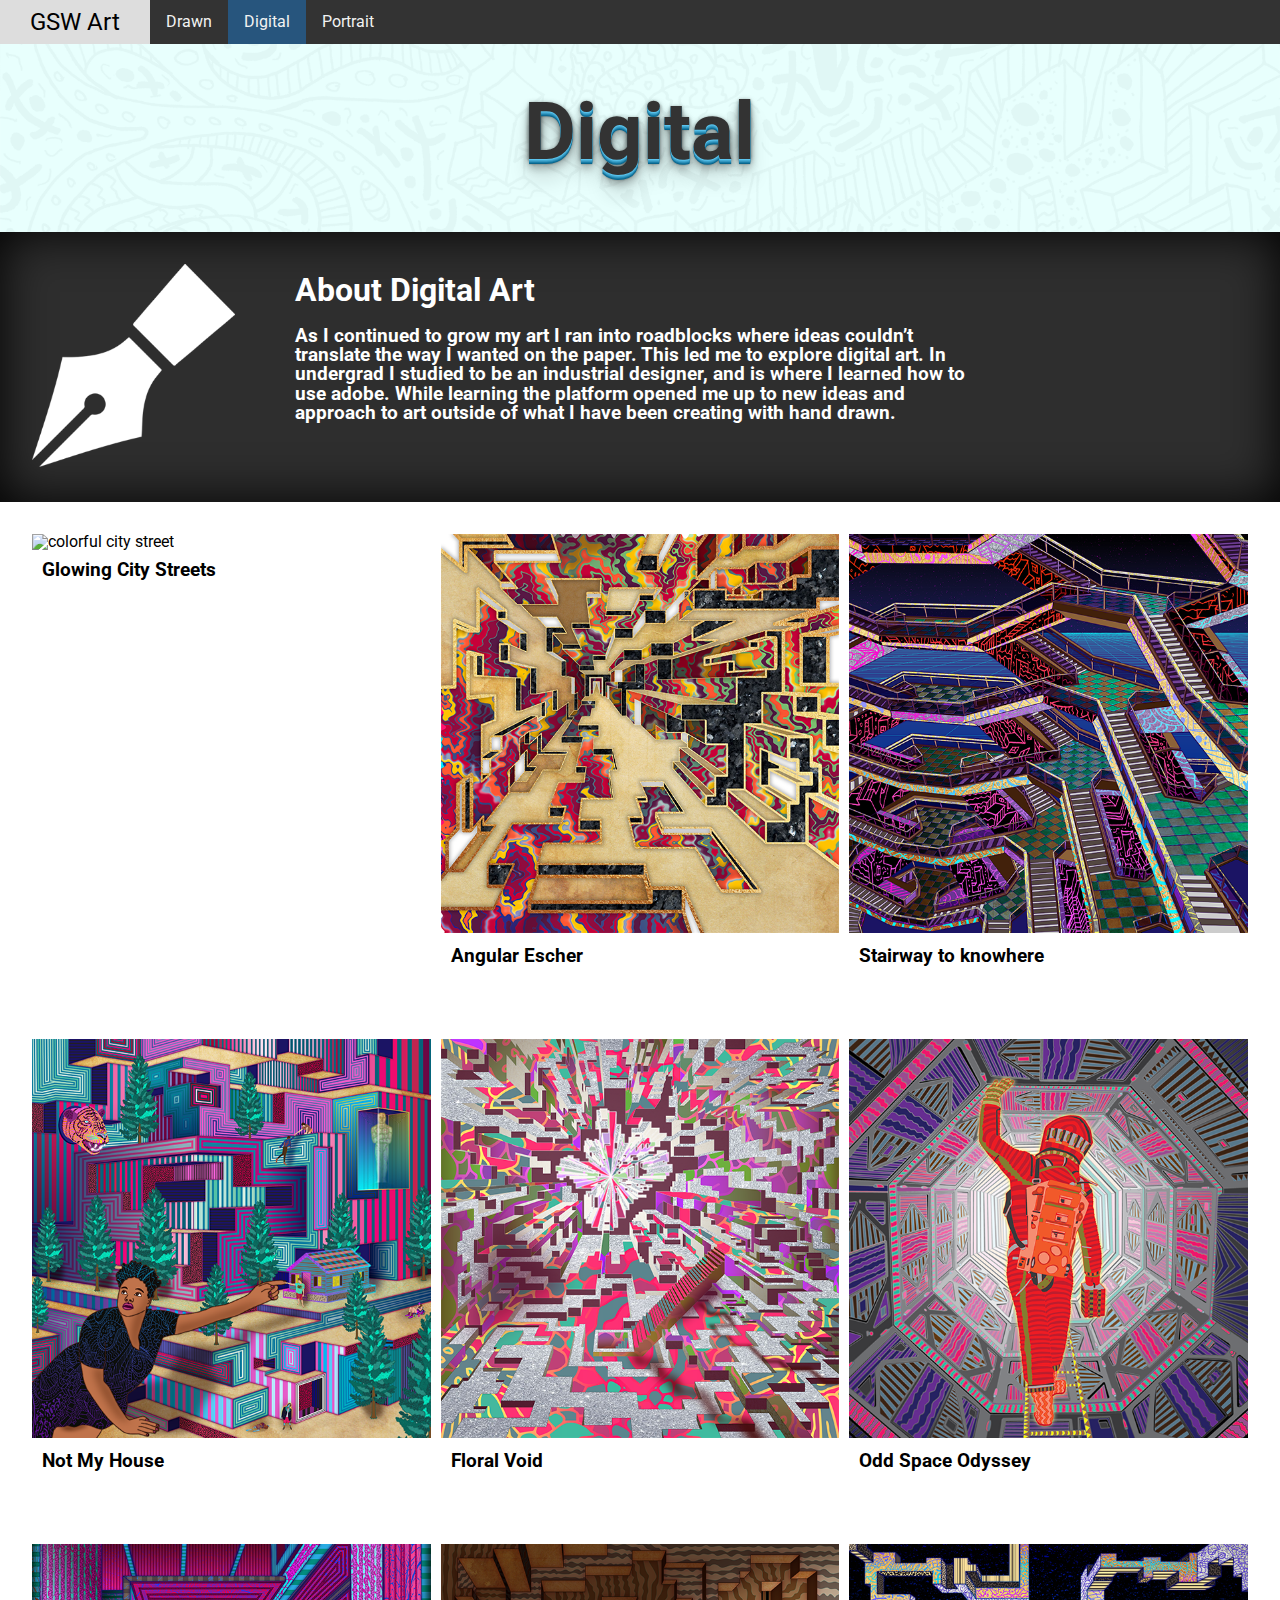
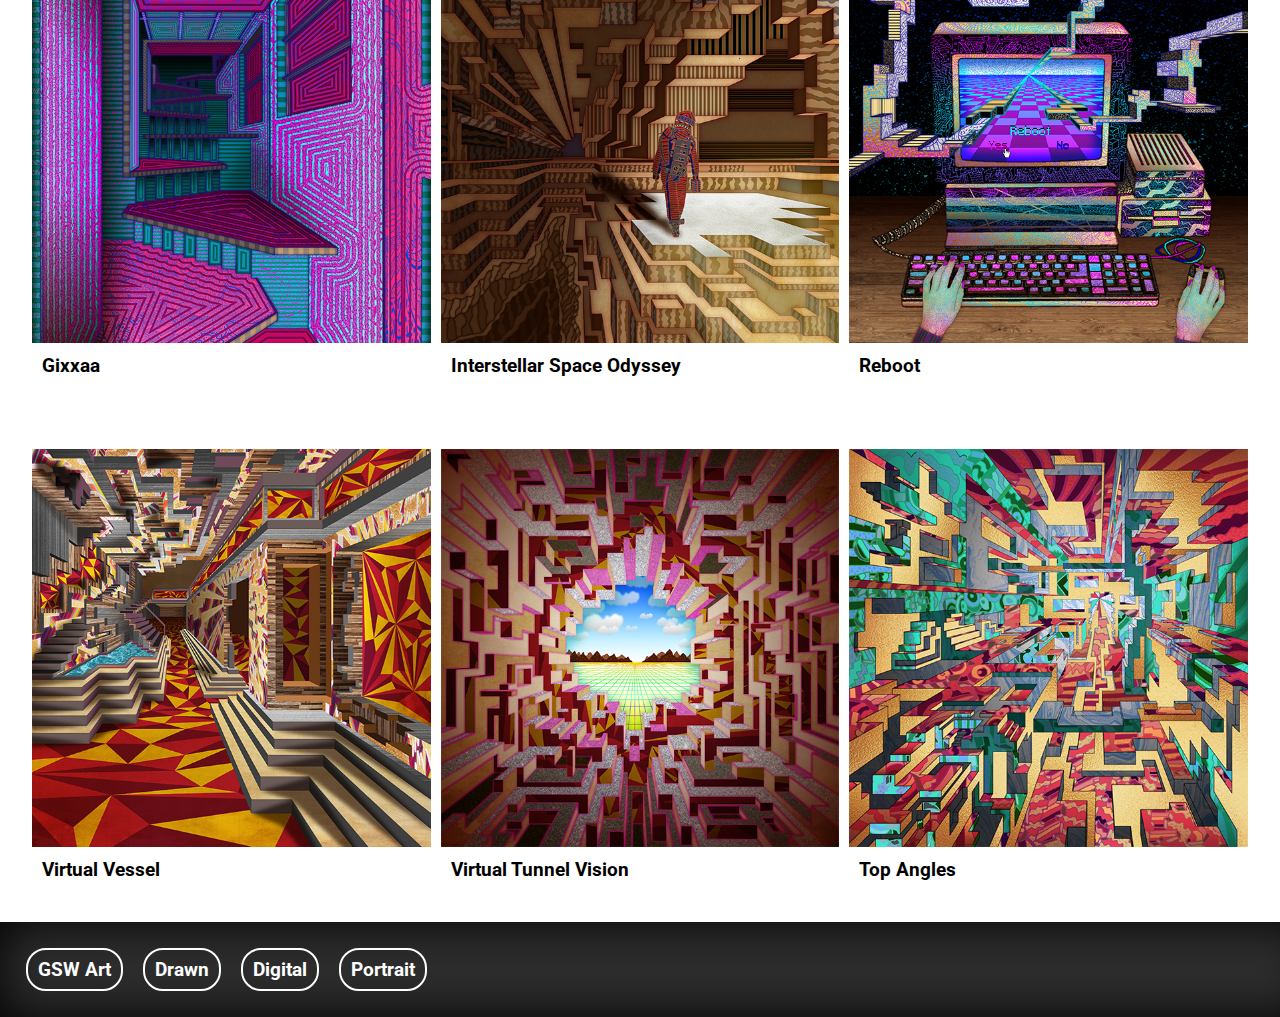
==== digital.html @ 1fd790e7 "Add files via upload" ====
<!DOCTYPE html>
<html lang="en" dir="ltr">
  <head>
    <!-- Global site tag (gtag.js) - Google Analytics -->
<script async src="https://www.googletagmanager.com/gtag/js?id=UA-151350433-1"></script>
<script>
  window.dataLayer = window.dataLayer || [];
  function gtag(){dataLayer.push(arguments);}
  gtag('js', new Date());

  gtag('config', 'UA-151350433-1');
</script>

    <meta charset="utf-8">
    <link rel="stylesheet" type="text/css" href="css/html5reset.css">
    <link rel="stylesheet" type="text/css" href="css/style.css">
    <link href="https://fonts.googleapis.com/css?family=Roboto&display=swap" rel="stylesheet">
    <title>Digital - GSW Art</title>
  </head>
  <body>

<div class="skip"><a href="#main">Skip to Main Content</a></div>
    <div class="navgrid-container">

      <div class="nav">
      <nav>
        <ul>
          <li><a href="index.html" id="nav-home">GSW Art</a></li>
          <li><a href="drawn.html">Drawn</a></li>
          <li><a href="digital.html" class="active">Digital</a></li>
          <li><a href="portrait.html">Portrait</a></li>
        </ul>
      </nav>
    </div>
  </div>

<header>
  <div class="parallax-grid">
    <div class="parallax-header">
    <div class="header-text">
        <h1 class="retroshadow">Digital</h1>
    </div>
</div>
 </div>
</header>

 <div class="grid-title-container" id="main">
   <div class="title-digital1">
     <img src="images/digital-white.png" alt="pencil icon">
     </div>
     <div class="title-digital2">
       <h2 id="title-art">About Digital Art<h2>
         <p>As I continued to grow my art I ran into roadblocks where ideas couldn’t translate the way I wanted on the paper. This led me to explore digital art. In undergrad I studied to be an industrial designer, and is where I learned how to use adobe. While learning the platform opened me up to new ideas and approach to art outside of what I have been creating with hand drawn.</p>
       </div>
 </div>

<div class="grid-container">
      <div class="img-digital1">
        <img src="images/digital/empty-city.png" class="scale-up" alt="colorful city street">
            <h2>Glowing City Streets</h2>
        </div>
      <div class="img-digital2">
        <img src="images/digital/angular-escher.png" class="scale-up" alt="Angular colorful landscape">
            <h2>Angular Escher</h2>
        </div>
      <div class="img-digital3">
        <img src="images/digital/stairway-to-nowhere.png" class="scale-up" alt="endless digital stairway">
            <h2>Stairway to knowhere</h2>
        </div>
      <div class="img-digital4">
          <img src="images/digital/not-my-house.png" class="scale-up" alt="two people holding hands">
            <h2>Not My House</h2>
        </div>
      <div class="img-digital5">
            <img src="images/digital/floral-void.png" class="scale-up" alt="floral digital landscape">
            <h2>Floral Void</h2>
        </div>
      <div class="img-digital6">
            <img src="images/digital/odd-space-odyssey.png" class="scale-up" alt="colorful Space Odyssey">
            <h2>Odd Space Odyssey</h2>
          </div>
      <div class="img-digital7">
            <img src="images/digital/gixxaa.png" class="scale-up" alt="Wildly colorful mess">
            <h2>Gixxaa</h2>
          </div>
      <div class="img-digital8">
            <img src="images/digital/interstellar-space-odyssey.png" class="scale-up" alt="An Interstellar and Space Odyssey theme landscape">
            <h2>Interstellar Space Odyssey</h2>
          </div>
      <div class="img-digital9">
                <img src="images/digital/computer-reboot.png" class="scale-up" alt="reboting computer">
                <h2>Reboot</h2>
            </div>
      <div class="img-digital10">
                <img src="images/digital/virtual-vessel.png" class="scale-up" alt="large color landscape">
                <h2>Virtual Vessel</h2>
            </div>
      <div class="img-digital11">
              <img src="images/digital/virtual-tunnel-vision.png" class="scale-up" alt="large landscape within a larger lanscape">
              <h2>Virtual Tunnel Vision</h2>
            </div>
      <div class="img-digital12">
            <img src="images/digital/top-angles.png" class="scale-up" alt="expansive interdimensional room">
            <h2>Top Angles</h2>
            </div>
      </div>
    </div>

    <footer>
      <a href="index.html"><h3 class="footer_button">GSW Art</h3></a>
      <a href="drawn.html"><h3 class="footer_button">Drawn</h3></a>
      <a href="digital.html"><h3 class="footer_button">Digital</h3></a>
      <a href="portrait.html"><h3 class="footer_button">Portrait</h3></a>
    </footer>

  </body>
</html>
---- css/style.css ----
/* General styling */

body{
  width:100%;
  font-family: 'Roboto', sans-serif;
}

h1{
  text-align: center;
  color: #333;
  font-size: 5em;
  padding: 60px;
}

h2{

  font-size: 1.2em;
  padding: 10px;
}

h3{
  text-align: center;
  font-size: 1.2em;
  padding: 10px;
}

p{
  color: #fff
}

a{
  color: black;
  text-decoration: none;
}

.skip a{
  /* Using code from gride assignment */
  background: white;
  left: 0;
  padding: 6px;
  position:absolute; /*Your code here - position relative to the parent */;
  top: -40px;      /*Your code here - place 40px higher */;
  -webkit-transition: top 1s ease-out;
  transition: top 1s ease-out;
  z-index: 1;
}

.skip a:focus{
/*Add the selector and rule to move the skip link to the exact top.*/

position: relative;
top: 80px;
}

a:focus{
/*Add the selector and code to put a 2px black border around all elements in focus.*/
border: 2px solid black;

}

img{
  width: 100%
}

label {
  padding: 12px 12px 12px 0;
  display: inline-block;
}


/* Custom styling */

.pick-medium{
  font-size: 2em;
  text-align: center;

}

.button-medium{
  border: 5px solid black;
  padding: 20px;
  border-radius: 20px;
}

.button-medium:hover{
  background-color:#57ddff;
  opacity: 0.5;
}

.scale-up:hover{
  transform: scale(1.3);
  transition: .3s ease-in-out;
}

.retroshadow {
  /* Used this code as a refrence https://designshack.net/articles/css/12-fun-css-text-shadows-you-can-copy-and-paste/ */
  text-shadow: 0 1px 0 #5cc4ed,
                 0 2px 0 #42aad4,
                 0 3px 0 #3395bd,
                 0 4px 0 #177ca6,
                 0 5px 0 #0a658c,
                 0 6px 1px rgba(0,0,0,.1),
                 0 0 5px rgba(0,0,0,.1),
                 0 1px 3px rgba(0,0,0,.3),
                 0 3px 5px rgba(0,0,0,.2),
                 0 5px 10px rgba(0,0,0,.25),
                 0 10px 10px rgba(0,0,0,.2),
                 0 20px 20px rgba(0,0,0,.15);
}

#title-art{
  font-size: 2em;
  color:#fff;
}

/* Grid styling */

/* Grid 1 - navigation */

.navgrid-container {
  padding-bottom:2em;
  display: grid;
  grid-template-columns: 1fr;
  grid-template-rows: auto;
  }

.nav{
   grid-column: 1/-1;
   grid-row: 1/2;
   overflow: hidden;
   background-color: #333;
   position: fixed;
   top: 0;
   width: 100%;

}

.nav a{
  float: left;
  display: block;
  color: #f2f2f2;
  text-align: center;
  padding: 14px 16px;
  text-decoration: none;
}

#nav-home{
  padding: 10px 30px;
  font-size: 1.5em;
  text-align: center;
}

.nav a:hover{
  background: #ddd;
  color: black;
}

a:focus{

border: 2px solid black;

}

.active{
  background-color: #27557d;
}


/* Grid 2 - Header */
.parallax-grid{
  display: grid;
  grid-template-columns: 1fr 1fr 1fr;
  grid-template-rows: auto auto auto auto;
}

.parallax-header{
  /* I used code from the grid assignment */
  background-attachment: fixed;
  background-image: url("../images/artback.png");
  background-position: center;
  background-repeat: no-repeat;
  background-size: cover;
  color: white;
  height: 200px;
grid-column: 1/-1;
  grid-row: 1/4;
}

.header-text{
  grid-column:1/2;
  grid-row:1/2;
}

.header-pic{
  grid-column:2/3;
  grid-row:1/2;
}


/* Grid 3 - Body Content and Gallery */

.grid-container {
  padding: 2em;
  display: grid;
  grid-template-columns: 1fr 1fr 1fr;
  grid-template-rows: auto auto auto auto;
  grid-row-gap: 4em;
  grid-column-gap: 10px;
}

.img-digital1{
  grid-column:1/2;
  grid-row:1/2;

}

.img-digital2{
  grid-column:2/3;
  grid-row:1/2;
}

.img-digital3{
  grid-column:3/4;
  grid-row:1/2;
}

.img-digital4{
  grid-column:1/2;
  grid-row:2/3;
}

.img-digital5{
  grid-column:2/3;
  grid-row:2/3;
}

.img-digital6{
  grid-column:3/4;
  grid-row:2/3;
}

.img-digital7{
  grid-column:1/2;
  grid-row:3/4;
}

.img-digital8{
  grid-column:2/3;
  grid-row:3/4;
}

.img-digital9{
  grid-column:3/4;
  grid-row:3/4;
}

.img-digital10{
  grid-column:1/2;
  grid-row:4/5;
}

.img-digital11{
  grid-column:2/3;
  grid-row:4/5;
}

.img-digital12{
  grid-column:3/4;
  grid-row:4/5;
}

/* Grid 3 - Responsive media Query - 900px to 600px */

@media only screen and (max-width: 900px) {
  .grid-container {
    padding: 2em;
    display: grid;
    grid-template-columns: 1fr 1fr;
    grid-template-rows: auto auto auto auto auto auto;
    grid-row-gap: 4em;
    grid-column-gap: 10px;
  }

  .img-digital1{
    grid-column:1/2;
    grid-row:1/2;

  }

  .img-digital2{
    grid-column:2/3;
    grid-row:1/2;
  }

  .img-digital3{
    grid-column:1/2;
    grid-row:2/3;
  }

  .img-digital4{
    grid-column:2/3;
    grid-row:2/3;
  }

  .img-digital5{
    grid-column:1/2;
    grid-row:3/4;
  }

  .img-digital6{
    grid-column:2/3;
    grid-row:3/4;
  }

  .img-digital7{
    grid-column:1/2;
    grid-row:4/5;
  }

  .img-digital8{
    grid-column:2/3;
    grid-row:4/5;
  }

  .img-digital9{
    grid-column:1/2;
    grid-row:5/6;
  }

  .img-digital10{
    grid-column:2/3;
    grid-row:5/6;
  }

  .img-digital11{
    grid-column:1/2;
    grid-row:6/7;
  }

  .img-digital12{
    grid-column:2/3;
    grid-row:6/7;
  }



}

/* Grid 3 - Responsive media Query - under 600px */

@media only screen and (max-width: 600px) {
  .grid-container {
    padding: 2em;
    display: grid;
    grid-template-columns: 1fr;
    grid-template-rows: auto auto auto auto auto auto auto auto auto auto auto auto;
    grid-row-gap: 2em;
    grid-column-gap: 10px;
  }

  .img-digital1{
    grid-column:1/2;
    grid-row:1/2;

  }

  .img-digital2{
    grid-column:1/2;
    grid-row:2/3;
  }

  .img-digital3{
    grid-column:1/2;
    grid-row:3/4;
  }

  .img-digital4{
    grid-column:1/2;
    grid-row:4/5;
  }

  .img-digital5{
    grid-column:1/2;
    grid-row:5/6;
  }

  .img-digital6{
    grid-column:1/2;
    grid-row:6/7;
  }

  .img-digital7{
    grid-column:1/2;
    grid-row:7/8;
  }

  .img-digital8{
    grid-column:1/2;
    grid-row:8/9;
  }

  .img-digital9{
    grid-column:1/2;
    grid-row:9/10;
  }

  .img-digital10{
    grid-column:1/2;
    grid-row:10/11;
  }

  .img-digital11{
    grid-column:1/2;
    grid-row:11/12;
  }

  .img-digital12{
    grid-column:1/2;
    grid-row:12/13;
  }
}

/* Grid - reduced-motion */

@media screen and (prefers-reduced-motion: reduce){
  /* Used code from grid assignment */
  html{
      scroll-behavior: auto;
  }
}



/* Grid 4 - text intro */

.grid-title-container {
  padding: 2em;
  display: grid;
  grid-template-columns: 1fr 1fr 1fr 1fr 1fr;
  background-color: #2e2e2e;
  box-shadow: inset 0 0 50px rgba(0,0,0,0.99);
  grid-template-rows: auto;
  grid-row-gap: 4em;
  grid-column-gap: 50px;
}

.title-digital1{
  grid-column:1/2;
  grid-row:1/2;

}

.title-digital2{
  grid-column:2/5;
  grid-row:1/2;

}

/* Grid 4 - text intro - 900px to 600px */

@media only screen and (max-width: 1000px) {
  .title-digital2{
    grid-column:2/6;
    grid-row:1/2;
  }
}

/* Grid 4 - text intro - under 600px */

@media only screen and (max-width: 700px) {
  .grid-title-container {
    padding: 2em;
    display: grid;
    grid-template-columns: 1fr 1fr 1fr 1fr;
    background-color: #2e2e2e;
    box-shadow: inset 0 0 50px rgba(0,0,0,0.99);
    grid-template-rows: auto;
    grid-row-gap: 4em;
    grid-column-gap: 50px;
  }

  .title-digital1{
    display: none;

  }

  .title-digital2{
    grid-column:1/5;
    grid-row:1/2;

  }

}

/* Footer */

footer{
  background-color: #2e2e2e;
  padding: 1em;
  width: 100%;
  box-shadow: inset 0 0 50px rgba(0,0,0,0.99);
  display: inline-flex;
}

.footer_button{
  border: 2px solid white;
  padding: 10px;
  margin: 10px;
  border-radius: 20px;
  text-align: center;
  color: #fff;
}

.footer_button:hover{
  background-color: white;
  color: black;
}
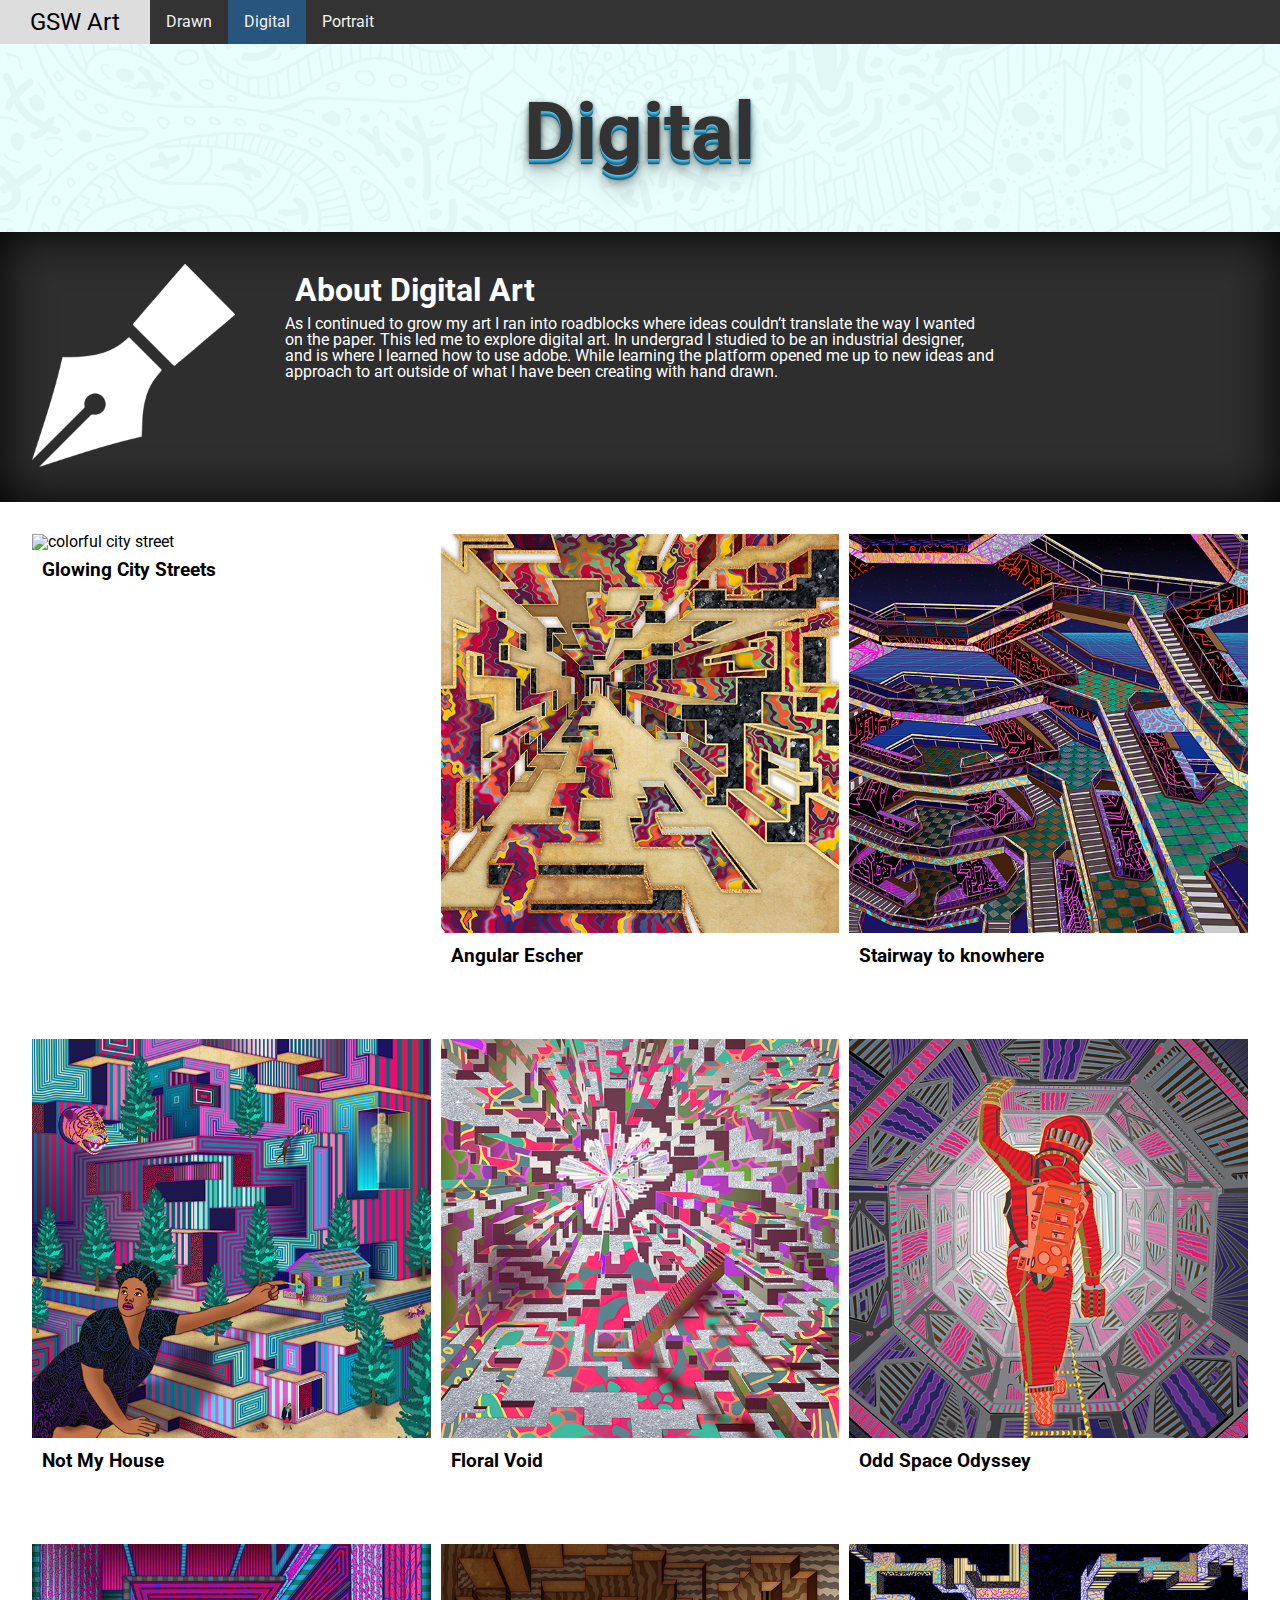
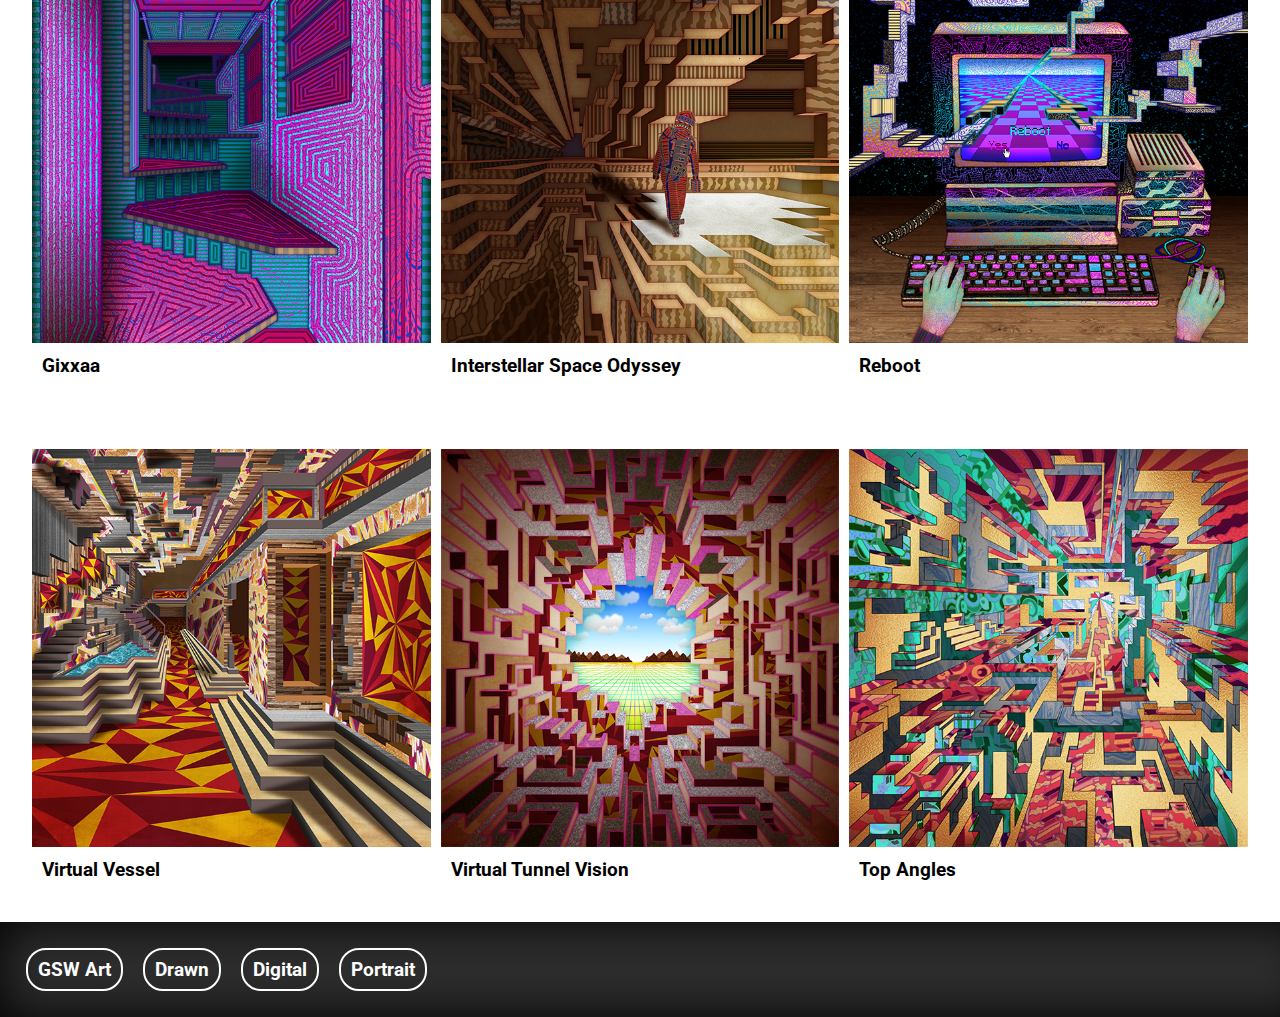
==== commit 69fc4755: "Add files via upload" ====
--- a/digital.html
+++ b/digital.html
@@ -49,7 +49,7 @@
      <img src="images/digital-white.png" alt="pencil icon">
      </div>
      <div class="title-digital2">
-       <h2 id="title-art">About Digital Art<h2>
+       <h2 id="title-art">About Digital Art</h2>
          <p>As I continued to grow my art I ran into roadblocks where ideas couldn’t translate the way I wanted on the paper. This led me to explore digital art. In undergrad I studied to be an industrial designer, and is where I learned how to use adobe. While learning the platform opened me up to new ideas and approach to art outside of what I have been creating with hand drawn.</p>
        </div>
  </div>
@@ -104,7 +104,7 @@
             <h2>Top Angles</h2>
             </div>
       </div>
-    </div>
+    
 
     <footer>
       <a href="index.html"><h3 class="footer_button">GSW Art</h3></a>
